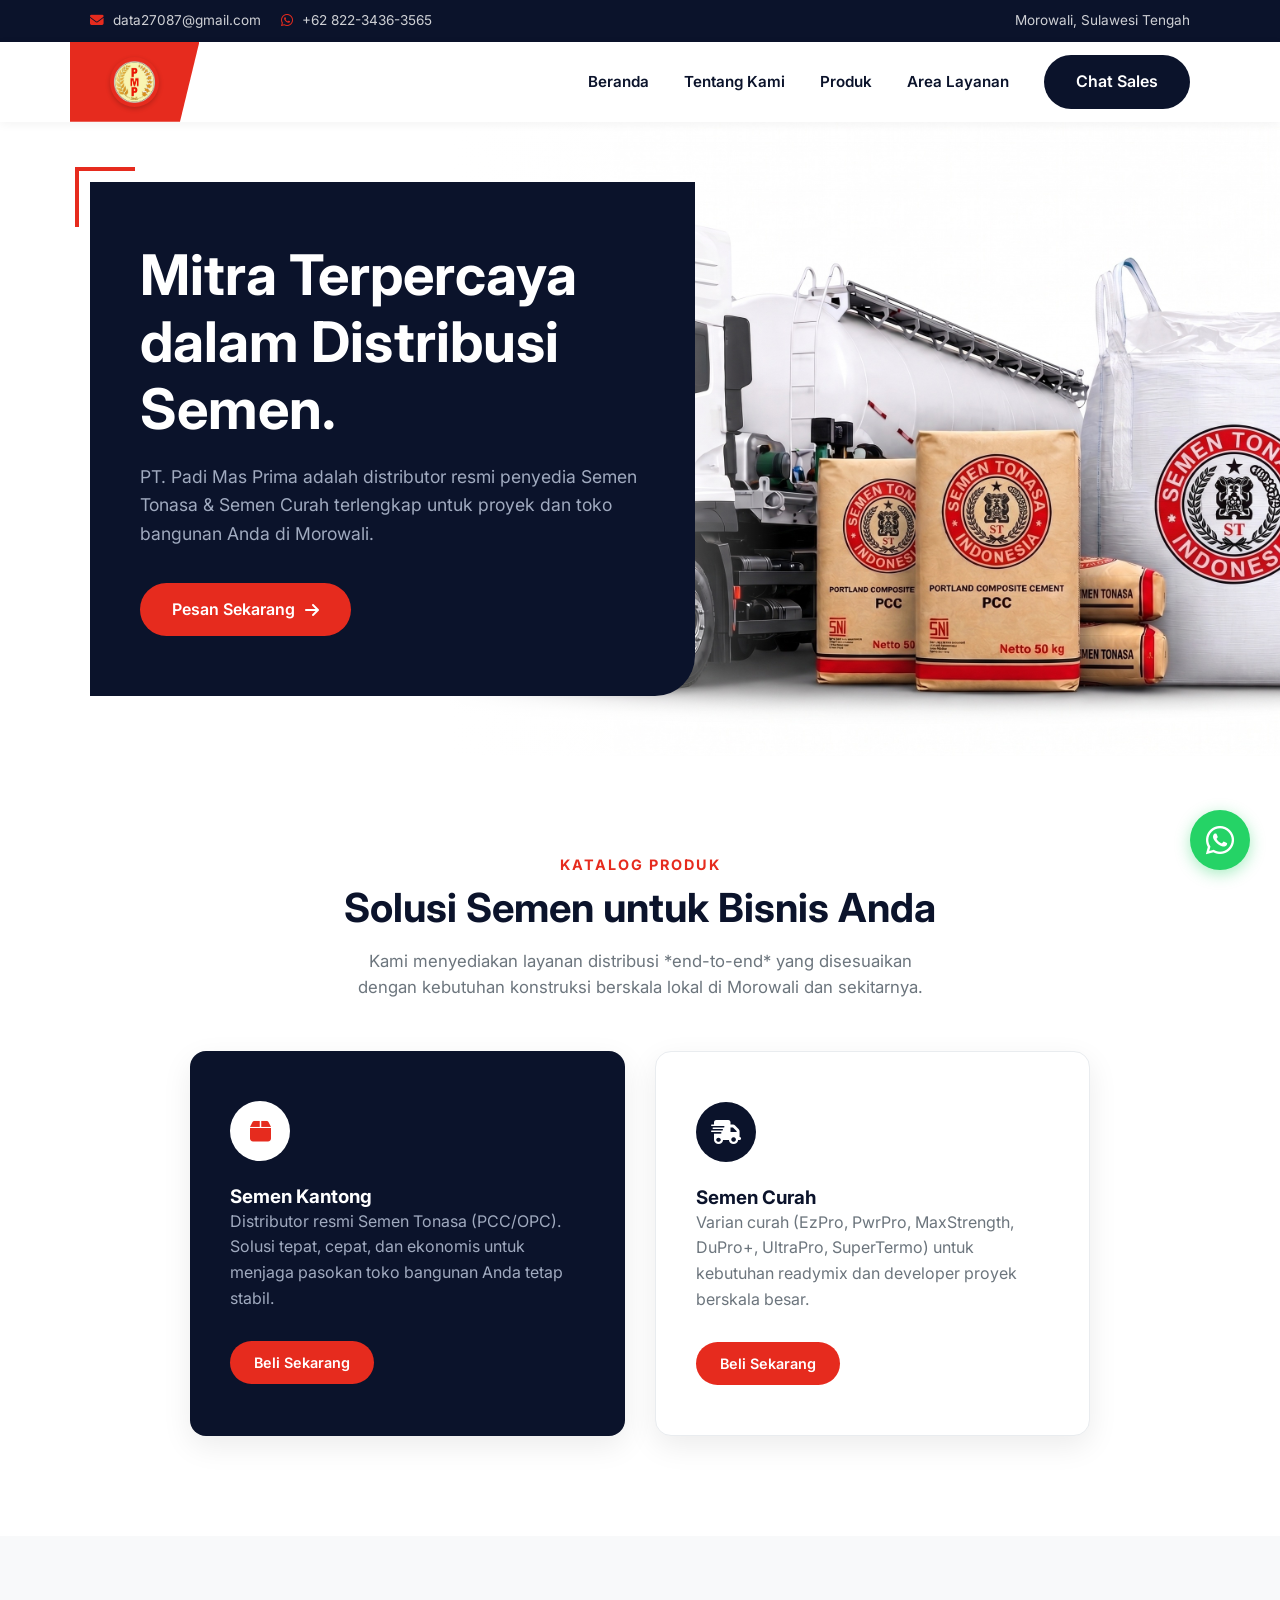
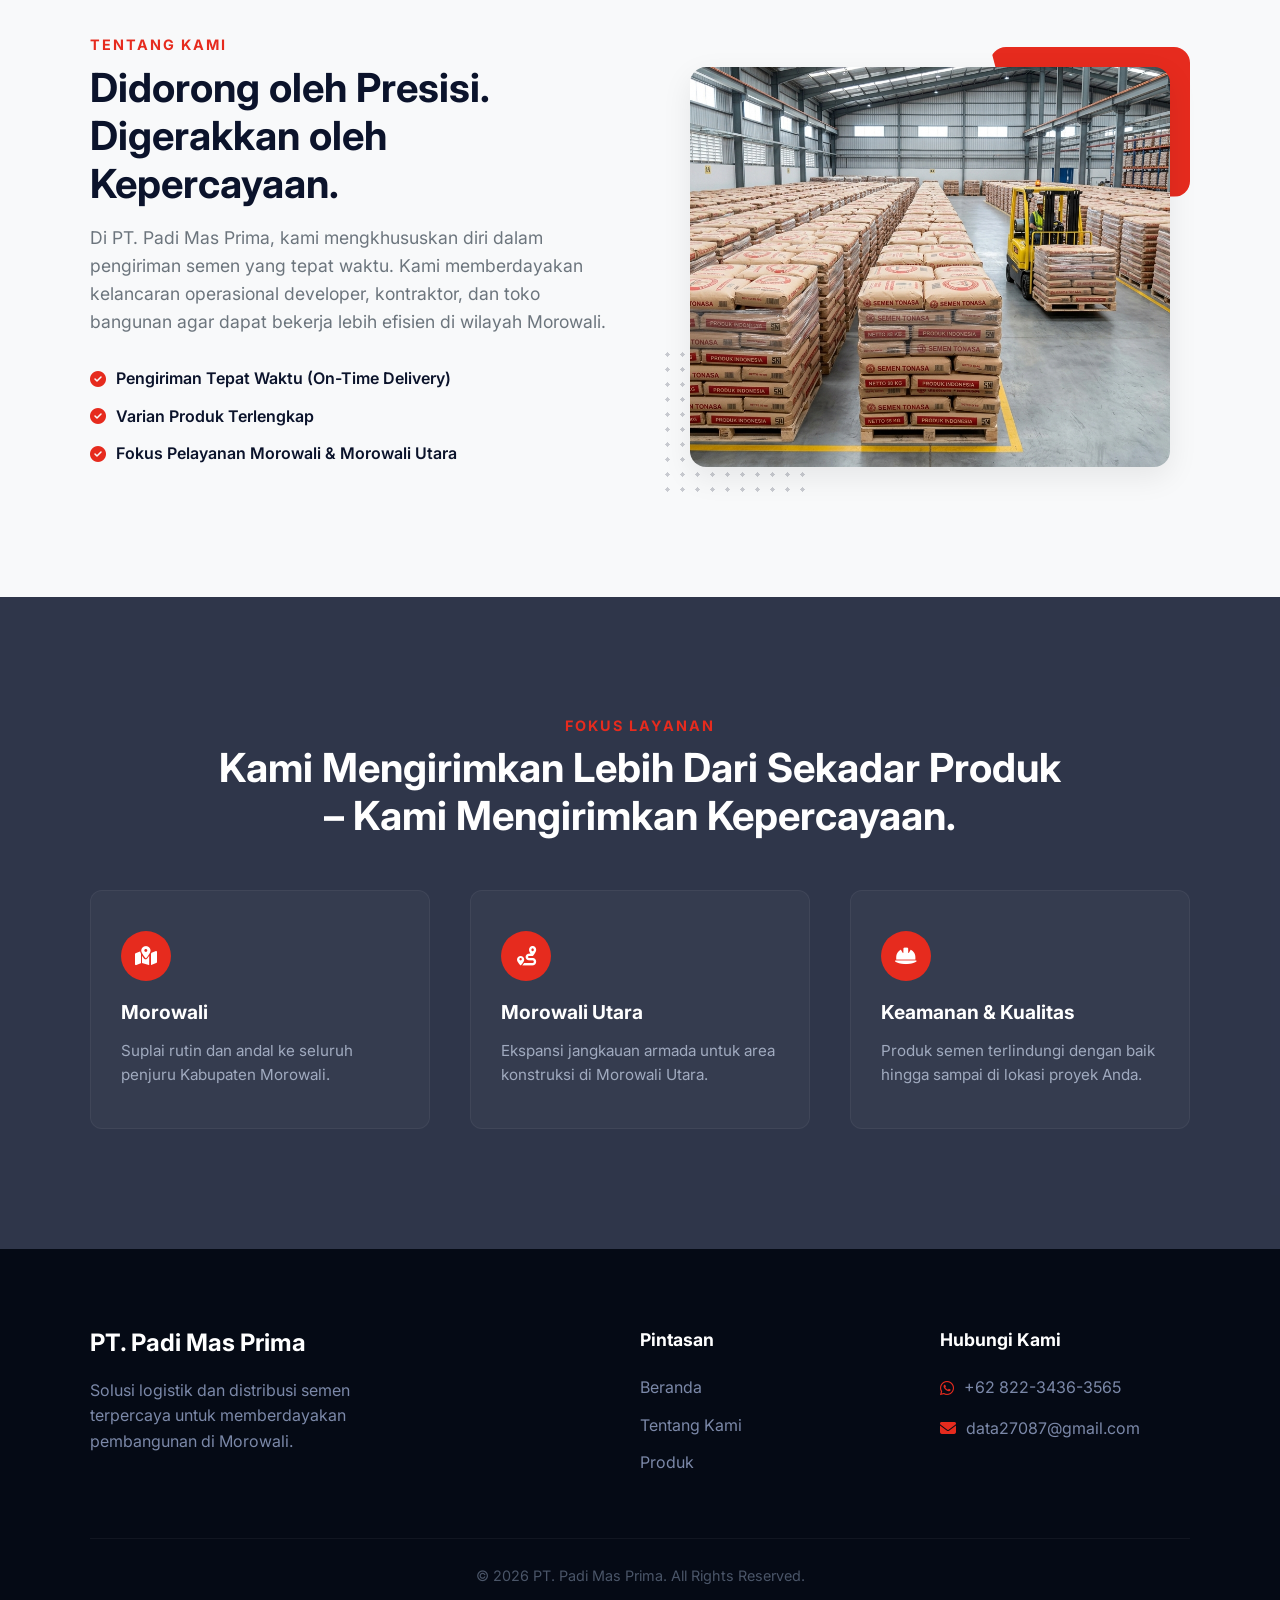
==== index.html @ 90605a89 "Initial commit" ====
<!DOCTYPE html>
<html lang="id">

<head>
    <meta charset="UTF-8">
    <meta name="viewport" content="width=device-width, initial-width=1.0">
    <title>PT. Padi Mas Prima | Distributor Semen Morowali</title>
    <!-- Favicon (Ikon Website) -->
    <link rel="icon" href="assets/logo.png" type="image/png">
    <!-- Google Fonts: Inter -->
    <link href="https://fonts.googleapis.com/css2?family=Inter:wght@400;500;600;700;800&display=swap" rel="stylesheet">
    <!-- FontAwesome -->
    <link rel="stylesheet" href="https://cdnjs.cloudflare.com/ajax/libs/font-awesome/6.4.0/css/all.min.css">
    <link rel="stylesheet" href="styles.css">
</head>

<body>

    <!-- Top Bar -->
    <div class="top-bar">
        <div class="container top-bar-inner">
            <div class="top-contact">
                <span><i class="fa-solid fa-envelope"></i> data27087@gmail.com</span>
                <span><i class="fa-brands fa-whatsapp"></i> +62 822-3436-3565</span>
            </div>
            <div class="top-social">
                <span>Morowali, Sulawesi Tengah</span>
            </div>
        </div>
    </div>

    <!-- Navbar -->
    <nav id="navbar">
        <div class="container nav-container">
            <a href="#" class="logo-wrapper">
                <div class="logo-shape">
                    <img src="assets/logo.png" alt="Logo PMP"
                        style="height: 50px; border-radius: 50%; box-shadow: 0 2px 5px rgba(0,0,0,0.2);">
                </div>
            </a>

            <div class="menu-toggle" id="mobile-menu">
                <i class="fa-solid fa-bars"></i>
            </div>

            <ul class="nav-menu">
                <li><a href="#beranda">Beranda</a></li>
                <li><a href="#tentang-kami">Tentang Kami</a></li>
                <li><a href="#produk">Produk</a></li>
                <li><a href="#area">Area Layanan</a></li>
                <li class="mobile-cta-li">
                    <a href="https://wa.me/6282234363565?text=Halo%20PT.%20Padi%20Mas%20Prima,%20saya%20ingin%20bertanya..."
                        class="btn btn-pill-navy" target="_blank">Chat Sales</a>
                </li>
            </ul>
        </div>
    </nav>

    <!-- Hero Section -->
    <section id="beranda" class="hero">
        <div class="hero-image">
            <div class="hero-image-overlay"></div>
        </div>
        <div class="container hero-inner">
            <div class="hero-content-box fade-in">
                <div class="hero-red-accent"></div>
                <h1>Mitra Terpercaya dalam Distribusi Semen.</h1>
                <p>PT. Padi Mas Prima adalah distributor resmi penyedia Semen Tonasa & Semen Curah terlengkap untuk
                    proyek dan toko bangunan Anda di Morowali.</p>
                <a href="https://wa.me/6282234363565?text=Halo%20PT.%20Padi%20Mas%20Prima,%20saya%20ingin%20memesan%20semen..."
                    target="_blank" class="btn btn-pill-red">
                    Pesan Sekarang <i class="fa-solid fa-arrow-right"></i>
                </a>
            </div>
        </div>
    </section>

    <!-- Produk Section -->
    <section id="produk" class="section">
        <div class="container">
            <div class="section-header fade-in-scroll">
                <h4 class="subtitle text-red">Katalog Produk</h4>
                <h2>Solusi Semen untuk Bisnis Anda</h2>
                <p class="header-desc">Kami menyediakan layanan distribusi *end-to-end* yang disesuaikan dengan
                    kebutuhan konstruksi berskala lokal di Morowali dan sekitarnya.</p>
            </div>

            <div class="product-grid">
                <!-- Highlighted Card (Semen Kantong) -->
                <div class="product-card card-dark fade-in-scroll">
                    <div class="card-icon">
                        <i class="fa-solid fa-box"></i>
                    </div>
                    <h3>Semen Kantong</h3>
                    <p>Distributor resmi Semen Tonasa (PCC/OPC). Solusi tepat, cepat, dan ekonomis untuk menjaga pasokan
                        toko bangunan Anda tetap stabil.</p>
                    <a href="https://wa.me/6282234363565?text=Halo,%20saya%20butuh%20Semen%20Kantong." target="_blank"
                        class="btn btn-pill-red btn-sm">Beli Sekarang</a>
                </div>

                <!-- Light Card (Semen Curah) -->
                <div class="product-card card-light fade-in-scroll">
                    <div class="card-icon icon-dark">
                        <i class="fa-solid fa-truck-fast"></i>
                    </div>
                    <h3>Semen Curah</h3>
                    <p>Varian curah (EzPro, PwrPro, MaxStrength, DuPro+, UltraPro, SuperTermo) untuk kebutuhan readymix
                        dan developer proyek berskala besar.</p>
                    <a href="https://wa.me/6282234363565?text=Halo,%20saya%20butuh%20Semen%20Curah." target="_blank"
                        class="btn btn-pill-red btn-sm">Beli Sekarang</a>
                </div>
            </div>
        </div>
    </section>

    <!-- About Section -->
    <section id="tentang-kami" class="section bg-light">
        <div class="container">
            <div class="about-grid">
                <div class="about-text fade-in-scroll">
                    <h4 class="subtitle text-red">Tentang Kami</h4>
                    <h2>Didorong oleh Presisi.<br>Digerakkan oleh Kepercayaan.</h2>
                    <p>Di PT. Padi Mas Prima, kami mengkhususkan diri dalam pengiriman semen yang tepat waktu. Kami
                        memberdayakan kelancaran operasional developer, kontraktor, dan toko bangunan agar dapat bekerja
                        lebih efisien di wilayah Morowali.</p>
                    <ul class="about-list">
                        <li><i class="fa-solid fa-circle-check text-red"></i> Pengiriman Tepat Waktu (On-Time Delivery)
                        </li>
                        <li><i class="fa-solid fa-circle-check text-red"></i> Varian Produk Terlengkap</li>
                        <li><i class="fa-solid fa-circle-check text-red"></i> Fokus Pelayanan Morowali & Morowali Utara
                        </li>
                    </ul>
                </div>
                <div class="about-visual fade-in-scroll">
                    <div class="about-image-wrapper">
                        <!-- Dot grid pattern -->
                        <div class="dot-pattern"></div>
                        <!-- Angled Red shape -->
                        <div class="red-angled-shape"></div>
                        <img src="assets/about_tonasa_warehouse.jpg" alt="Gudang Semen Tonasa PT Padi Mas Prima"
                            class="about-img-real">
                    </div>
                </div>
            </div>
        </div>
    </section>

    <!-- Area Layanan (Dark Section) -->
    <section id="area" class="section dark-section">
        <div class="dark-overlay"></div>
        <div class="container dark-content fade-in-scroll">
            <h4 class="subtitle text-red text-center">Fokus Layanan</h4>
            <h2 class="text-center text-white mb-5">Kami Mengirimkan Lebih Dari Sekadar Produk<br>– Kami Mengirimkan
                Kepercayaan.</h2>

            <div class="features-grid">
                <div class="feat-box">
                    <div class="feat-icon"><i class="fa-solid fa-map-location-dot"></i></div>
                    <h4>Morowali</h4>
                    <p>Suplai rutin dan andal ke seluruh penjuru Kabupaten Morowali.</p>
                </div>
                <div class="feat-box">
                    <div class="feat-icon"><i class="fa-solid fa-route"></i></div>
                    <h4>Morowali Utara</h4>
                    <p>Ekspansi jangkauan armada untuk area konstruksi di Morowali Utara.</p>
                </div>
                <div class="feat-box">
                    <div class="feat-icon"><i class="fa-solid fa-helmet-safety"></i></div>
                    <h4>Keamanan & Kualitas</h4>
                    <p>Produk semen terlindungi dengan baik hingga sampai di lokasi proyek Anda.</p>
                </div>
            </div>
        </div>
    </section>

    <!-- Footer -->
    <footer class="footer">
        <div class="container">
            <div class="footer-grid">
                <div class="footer-info">
                    <h3 class="footer-logo">PT. Padi Mas Prima</h3>
                    <p>Solusi logistik dan distribusi semen terpercaya untuk memberdayakan pembangunan di Morowali.</p>
                </div>
                <div class="footer-links">
                    <h4>Pintasan</h4>
                    <ul>
                        <li><a href="#beranda">Beranda</a></li>
                        <li><a href="#tentang-kami">Tentang Kami</a></li>
                        <li><a href="#produk">Produk</a></li>
                    </ul>
                </div>
                <div class="footer-contact-info">
                    <h4>Hubungi Kami</h4>
                    <p><i class="fa-brands fa-whatsapp"></i> +62 822-3436-3565</p>
                    <p><i class="fa-solid fa-envelope"></i> data27087@gmail.com</p>
                </div>
            </div>
            <div class="footer-bottom">
                <p>&copy; 2026 PT. Padi Mas Prima. All Rights Reserved.</p>
            </div>
        </div>
    </footer>

    <!-- Floating WhatsApp Button -->
    <a href="https://wa.me/6282234363565?text=Halo,%20saya%20tertarik%20dengan%20produk%20semen%20dari%20PT.%20Padi%20Mas%20Prima."
        target="_blank" class="floating-wa">
        <i class="fa-brands fa-whatsapp"></i>
    </a>

    <script src="script.js"></script>
</body>

</html>
---- styles.css ----
/* Custom Properties - TransPulse Inspired */
:root {
    --primary-red: #E62B1E;
    --primary-red-hover: #C52217;
    --navy-dark: #0B132B;
    --navy-light: #14213D;
    --text-main: #333333;
    --text-muted: #6C757D;
    --bg-light: #F8F9FA;
    --white: #FFFFFF;
    --border-radius-pill: 50px;
    --border-radius-card: 16px;
    --transition: all 0.3s ease-in-out;
    --shadow-soft: 0 10px 30px rgba(0,0,0,0.08);
}

* { margin: 0; padding: 0; box-sizing: border-box; font-family: 'Inter', sans-serif; }
html { scroll-behavior: smooth; }
body { color: var(--text-main); line-height: 1.6; background-color: var(--white); overflow-x: hidden;}
.container { max-width: 1140px; margin: 0 auto; padding: 0 20px; }
a { text-decoration: none; color: inherit; }
.text-red { color: var(--primary-red); }
.text-white { color: var(--white); }
.text-center { text-align: center; }
.mb-5 { margin-bottom: 3rem; }
.bg-light { background-color: var(--bg-light); }

/* Buttons */
.btn {
    display: inline-flex; align-items: center; justify-content: center;
    padding: 14px 32px; font-weight: 600; font-size: 1rem;
    border-radius: var(--border-radius-pill); cursor: pointer;
    transition: var(--transition); border: none; gap: 10px;
}
.btn-sm { padding: 10px 24px; font-size: 0.9rem; }
.btn-pill-red { background-color: var(--primary-red); color: var(--white); }
.btn-pill-red:hover { background-color: var(--primary-red-hover); transform: translateY(-2px); }
.btn-pill-navy { background-color: var(--navy-dark); color: var(--white); }
.btn-pill-navy:hover { background-color: var(--primary-red); transform: translateY(-2px); }

/* Typography */
h1, h2, h3, h4 { font-weight: 700; line-height: 1.2; color: var(--navy-dark); }
h1 { font-size: 3.5rem; }
h2 { font-size: 2.5rem; margin-bottom: 1rem; }
.subtitle { display: block; font-size: 0.9rem; text-transform: uppercase; letter-spacing: 2px; margin-bottom: 10px; font-weight: 700; }

/* Top Bar */
.top-bar { background-color: var(--navy-dark); color: rgba(255,255,255,0.8); font-size: 0.85rem; padding: 10px 0; }
.top-bar-inner { display: flex; justify-content: space-between; align-items: center; }
.top-contact { display: flex; gap: 20px; }
.top-contact i { color: var(--primary-red); margin-right: 5px; }

/* Navbar */
nav {
    background-color: var(--white);
    position: sticky; top: 0; z-index: 1000;
    box-shadow: 0 4px 15px rgba(0,0,0,0.05);
}
.nav-container { display: flex; justify-content: space-between; align-items: center; height: 80px; position: relative; }

/* Logo in Red Angled Shape */
.logo-wrapper { height: 100%; display: flex; align-items: center; }
.logo-shape {
    background-color: var(--primary-red);
    height: 100%;
    padding: 0 40px;
    display: flex;
    align-items: center;
    clip-path: polygon(0 0, 100% 0, 85% 100%, 0 100%);
    margin-left: -20px; /* pull left */
}
.logo-icon {
    font-size: 1.5rem; font-weight: 900; color: var(--white);
    letter-spacing: 1px;
}

.nav-menu { display: flex; list-style: none; align-items: center; gap: 35px; }
.nav-menu a:not(.btn-pill-navy) { font-weight: 600; font-size: 0.95rem; color: var(--navy-dark); transition: var(--transition); }
.nav-menu a:not(.btn-pill-navy):hover { color: var(--primary-red); }
.menu-toggle { display: none; font-size: 1.5rem; color: var(--navy-dark); cursor: pointer; }

/* Hero Section */
.hero { position: relative; min-height: 600px; display: flex; align-items: center; overflow: hidden; background-color: var(--white); }
.hero-image {
    position: absolute; right: 0; top: 0; width: 65%; height: 100%;
    background-color: #f1f3f5;
    background-image: url('assets/hero_sig_truck.jpg');
    background-size: cover;
    background-position: center;
}
.hero-image-overlay { position: absolute; inset: 0; background: linear-gradient(to right, var(--white) 0%, transparent 40%); }
.hero-inner { position: relative; z-index: 10; display: flex; width: 100%; }

.hero-content-box {
    background-color: var(--navy-dark);
    padding: 60px 50px;
    width: 55%;
    position: relative;
    border-radius: 0 0 40px 0; /* Angled feel */
    margin: 60px 0;
}
.hero-red-accent {
    position: absolute;
    top: -15px; left: -15px;
    width: 60px; height: 60px;
    border-top: 4px solid var(--primary-red);
    border-left: 4px solid var(--primary-red);
}
.hero-content-box h1 { color: var(--white); margin-bottom: 20px; }
.hero-content-box p { color: #A0AABF; font-size: 1.1rem; margin-bottom: 35px; }

/* Section Generic */
.section { padding: 100px 0; }
.section-header { text-align: center; max-width: 600px; margin: 0 auto 50px; }
.header-desc { color: var(--text-muted); font-size: 1.05rem; }

/* Product Cards */
.product-grid { display: grid; grid-template-columns: 1fr 1fr; gap: 30px; max-width: 900px; margin: 0 auto; }
.product-card {
    padding: 50px 40px; border-radius: var(--border-radius-card);
    transition: var(--transition);
}
.card-dark { background-color: var(--navy-dark); color: var(--white); box-shadow: var(--shadow-soft); }
.card-dark h3 { color: var(--white); }
.card-dark p { color: #A0AABF; margin-bottom: 30px; }

.card-light { background-color: var(--white); border: 1px solid #E9ECEF; box-shadow: var(--shadow-soft); }
.card-light h3 { color: var(--navy-dark); }
.card-light p { color: var(--text-muted); margin-bottom: 30px; }

.card-icon { width: 60px; height: 60px; border-radius: 50%; display: flex; justify-content: center; align-items: center; font-size: 1.5rem; margin-bottom: 25px; }
.card-dark .card-icon { background-color: var(--white); color: var(--primary-red); }
.card-light .card-icon { background-color: var(--navy-dark); color: var(--white); }

/* About Section */
.about-grid { display: grid; grid-template-columns: 1fr 1fr; gap: 60px; align-items: center; }
.about-text p { color: var(--text-muted); font-size: 1.1rem; margin-bottom: 30px; }
.about-list { list-style: none; margin-bottom: 30px; }
.about-list li { margin-bottom: 12px; font-weight: 600; display: flex; align-items: center; gap: 10px; color: var(--navy-dark); }

.about-visual { position: relative; padding: 20px; }
.about-image-wrapper { position: relative; z-index: 2; border-radius: var(--border-radius-card); overflow: visible; }
.dot-pattern {
    position: absolute; bottom: -30px; left: -30px; width: 150px; height: 150px;
    background-image: radial-gradient(var(--navy-dark) 20%, transparent 20%);
    background-size: 15px 15px; z-index: -1; opacity: 0.2;
}
.red-angled-shape {
    position: absolute; top: -20px; right: -20px; width: 200px; height: 150px;
    background-color: var(--primary-red); z-index: -1;
    clip-path: polygon(0 0, 100% 0, 100% 100%, 20% 100%);
    border-radius: var(--border-radius-card);
}
.about-img-real {
    width: 100%; height: 400px; object-fit: cover;
    border-radius: var(--border-radius-card); display: block; box-shadow: var(--shadow-soft);
}

/* Dark Section (Area Layanan) */
.dark-section {
    position: relative; background-color: var(--navy-dark); color: var(--white);
    padding: 120px 0;
    background-image: url('assets/dark_industry_bg.jpg');
    background-size: cover;
    background-position: center;
    background-attachment: fixed;
}
.dark-overlay {
    position: absolute; inset: 0; background-color: rgba(11, 19, 43, 0.85);
}
.dark-content { position: relative; z-index: 10; }
.features-grid { display: grid; grid-template-columns: repeat(3, 1fr); gap: 40px; margin-top: 50px; }
.feat-box { background: rgba(255,255,255,0.03); padding: 40px 30px; border-radius: 12px; border: 1px solid rgba(255,255,255,0.05); }
.feat-icon { width: 50px; height: 50px; background-color: var(--primary-red); color: white; display: flex; justify-content: center; align-items: center; border-radius: 50%; font-size: 1.2rem; margin-bottom: 20px;}
.feat-box h4 { color: var(--white); font-size: 1.2rem; margin-bottom: 15px; }
.feat-box p { color: #A0AABF; font-size: 0.95rem; }

/* Footer */
.footer { background-color: #050A15; color: #fff; padding: 80px 0 20px; }
.footer-grid { display: grid; grid-template-columns: 2fr 1fr 1fr; gap: 50px; margin-bottom: 50px; }
.footer-logo { color: var(--white); font-size: 1.5rem; margin-bottom: 20px; }
.footer-info p { color: #7B88A8; max-width: 300px; }
.footer-links h4, .footer-contact-info h4 { color: var(--white); margin-bottom: 25px; font-size: 1.1rem; }
.footer-links ul { list-style: none; }
.footer-links li { margin-bottom: 12px; }
.footer-links a { color: #7B88A8; transition: var(--transition); }
.footer-links a:hover { color: var(--primary-red); }
.footer-contact-info p { color: #7B88A8; margin-bottom: 15px; display: flex; align-items: center; gap: 10px; }
.footer-contact-info i { color: var(--primary-red); }
.footer-bottom { text-align: center; border-top: 1px solid rgba(255,255,255,0.05); padding-top: 25px; color: #4A5568; font-size: 0.9rem; }

/* Floating WA */
.floating-wa { position: fixed; bottom: 30px; right: 30px; background-color: #25D366; color: white; width: 60px; height: 60px; border-radius: 50%; display: flex; justify-content: center; align-items: center; font-size: 2rem; box-shadow: 0 4px 15px rgba(37, 211, 102, 0.4); z-index: 999; transition: var(--transition); }
.floating-wa:hover { transform: scale(1.1); background-color: #1EBE5D; }

/* Animations */
.fade-in { animation: fadeIn 1s ease-out forwards; }
@keyframes fadeIn { from { opacity: 0; transform: translateY(20px); } to { opacity: 1; transform: translateY(0); } }
.fade-in-scroll { opacity: 0; transform: translateY(30px); transition: opacity 0.8s ease-out, transform 0.8s ease-out; }
.fade-in-scroll.visible { opacity: 1; transform: translateY(0); }

/* Responsive */
@media (max-width: 992px) {
    .top-bar { display: none; }
    .hero-content-box { width: 80%; padding: 40px; margin: 40px 0; }
    .hero-image { width: 100%; opacity: 0.3; }
    .product-grid { grid-template-columns: 1fr; }
    .about-grid { grid-template-columns: 1fr; }
    .features-grid { grid-template-columns: 1fr; }
}
@media (max-width: 768px) {
    .menu-toggle { display: block; }
    .nav-menu {
        position: absolute; top: 80px; left: 0; width: 100%; background-color: var(--white);
        flex-direction: column; gap: 0; box-shadow: 0 10px 10px rgba(0,0,0,0.1);
        clip-path: polygon(0 0, 100% 0, 100% 0, 0 0); transition: clip-path 0.3s ease-in-out;
    }
    .nav-menu.active { clip-path: polygon(0 0, 100% 0, 100% 100%, 0 100%); }
    .nav-menu li { width: 100%; text-align: center; border-bottom: 1px solid var(--bg-light); }
    .nav-menu a:not(.btn-pill-navy) { display: block; padding: 20px; }
    .mobile-cta-li { padding: 20px; }
    .logo-shape { padding: 0 20px; }
    .hero-content-box { width: 100%; border-radius: 0; margin: 0; }
    .footer-grid { grid-template-columns: 1fr; text-align: center; }
    .footer-contact-info p { justify-content: center; }
}
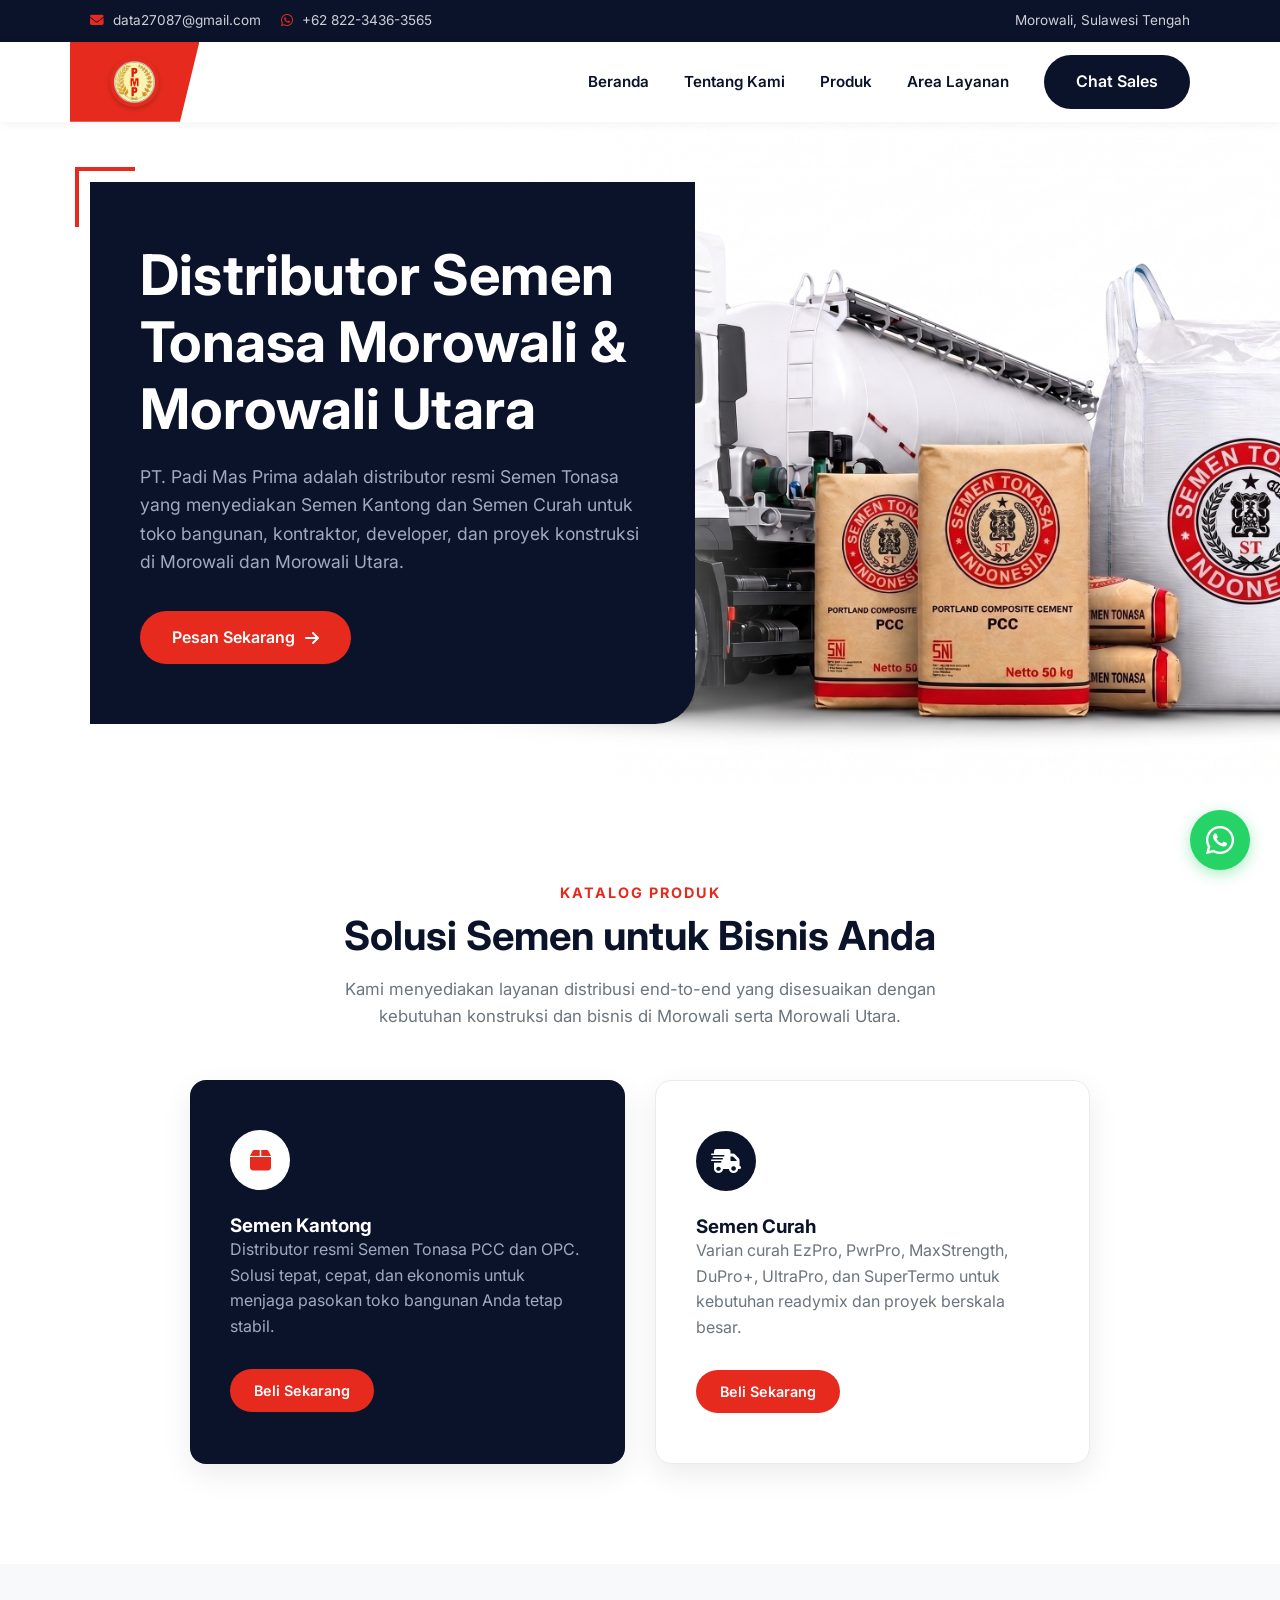
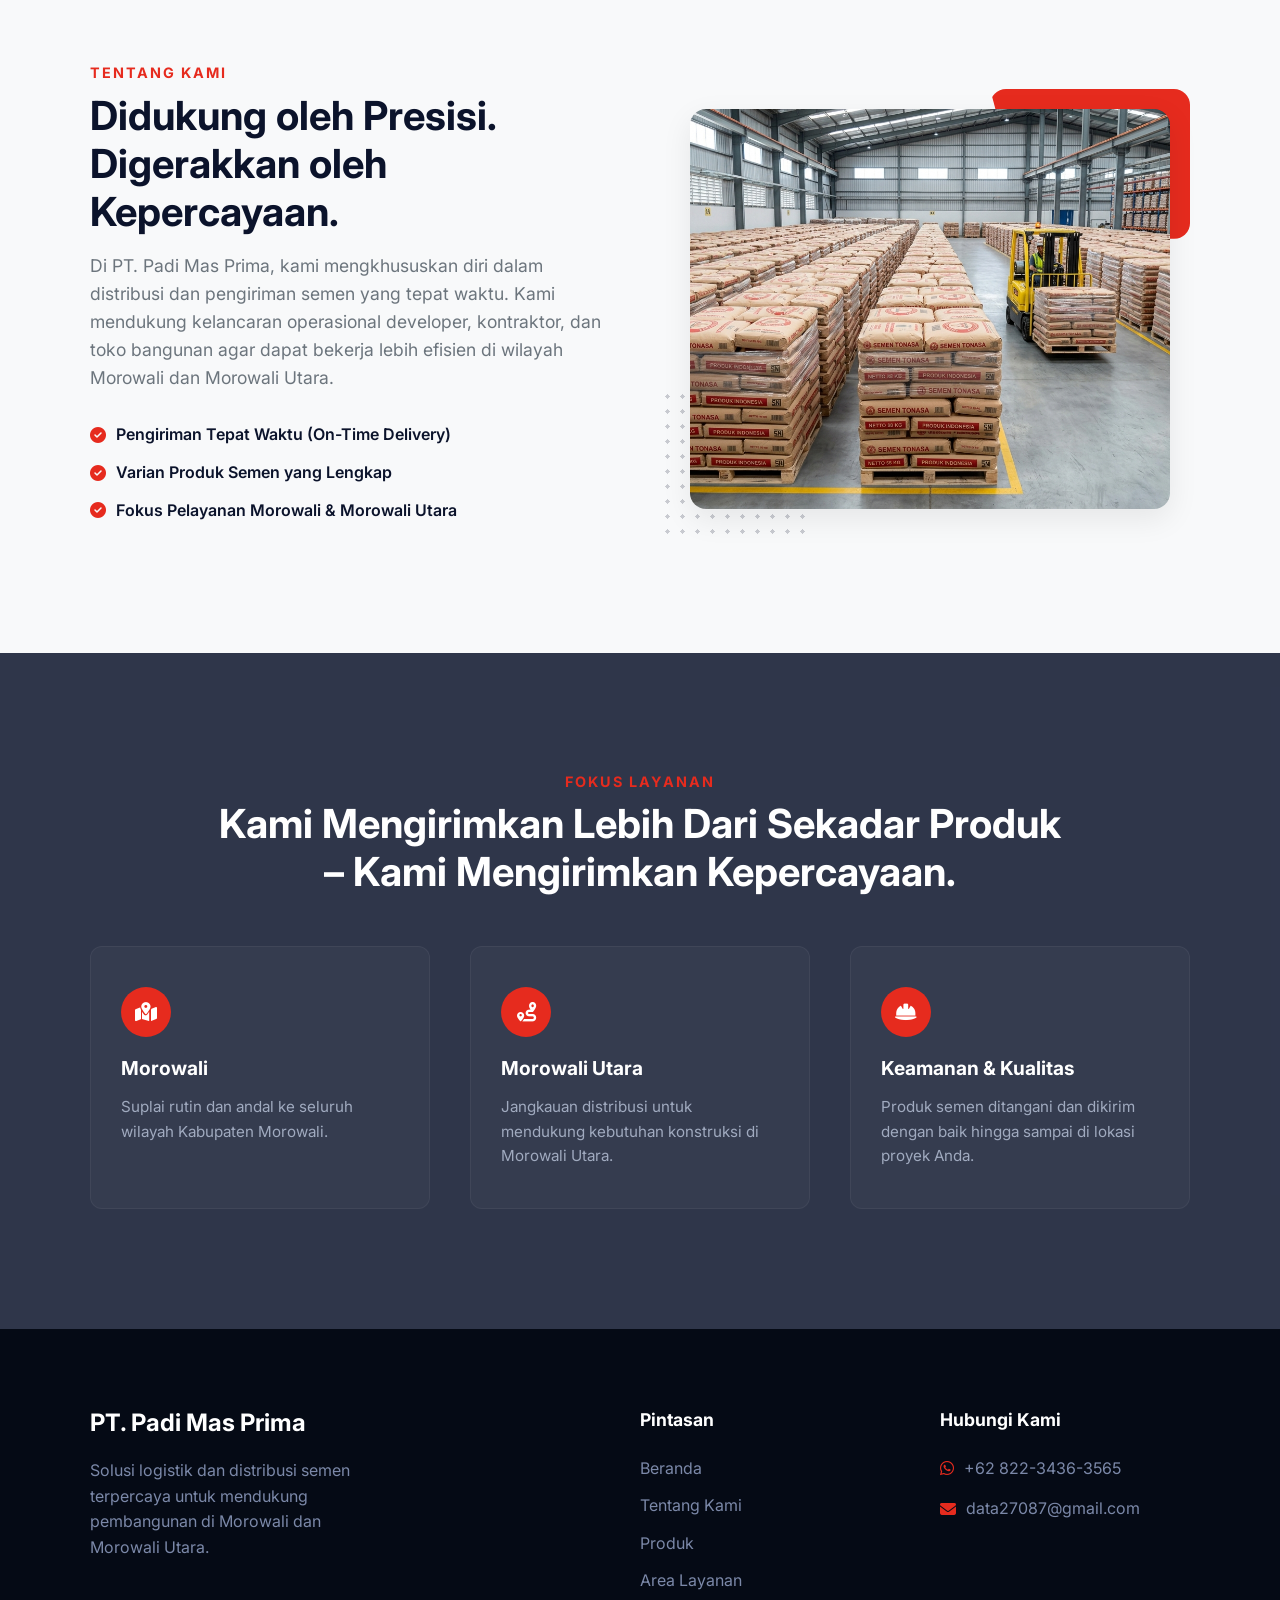
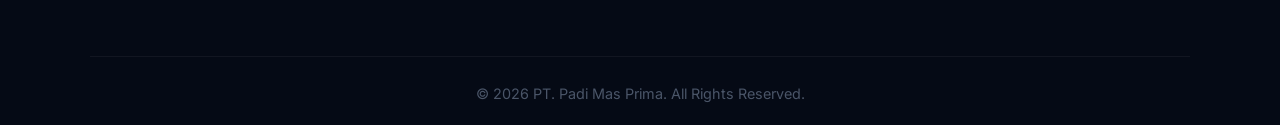
==== commit 38e79e32: "Update index.html" ====
--- a/index.html
+++ b/index.html
@@ -3,14 +3,61 @@
 
 <head>
     <meta charset="UTF-8">
-    <meta name="viewport" content="width=device-width, initial-width=1.0">
-    <title>PT. Padi Mas Prima | Distributor Semen Morowali</title>
-    <!-- Favicon (Ikon Website) -->
+    <meta name="viewport" content="width=device-width, initial-scale=1.0">
+
+    <title>Distributor Semen Tonasa Morowali & Morowali Utara | PT. Padi Mas Prima</title>
+
+    <meta name="description"
+        content="PT. Padi Mas Prima adalah distributor Semen Tonasa untuk wilayah Morowali dan Morowali Utara. Menyediakan semen kantong dan semen curah untuk toko bangunan, kontraktor, developer, proyek, dan kebutuhan industri.">
+
+    <meta name="robots" content="index, follow">
+
+    <link rel="canonical" href="https://padi-mas-prima.vercel.app/">
+
+    <!-- Structured Data: Organization -->
+    <script type="application/ld+json">
+    {
+        "@context": "https://schema.org",
+        "@type": "Organization",
+        "name": "PT. Padi Mas Prima",
+        "url": "https://padi-mas-prima.vercel.app/",
+        "logo": "https://padi-mas-prima.vercel.app/assets/logo.png",
+        "areaServed": [
+            {
+                "@type": "AdministrativeArea",
+                "name": "Kabupaten Morowali"
+            },
+            {
+                "@type": "AdministrativeArea",
+                "name": "Kabupaten Morowali Utara"
+            }
+        ],
+        "description": "Distributor Semen Tonasa untuk wilayah Morowali dan Morowali Utara."
+    }
+    </script>
+
+    <!-- Structured Data: Website -->
+    <script type="application/ld+json">
+    {
+        "@context": "https://schema.org",
+        "@type": "WebSite",
+        "name": "PT. Padi Mas Prima",
+        "url": "https://padi-mas-prima.vercel.app/"
+    }
+    </script>
+
+    <!-- Favicon -->
     <link rel="icon" href="assets/logo.png" type="image/png">
+
     <!-- Google Fonts: Inter -->
-    <link href="https://fonts.googleapis.com/css2?family=Inter:wght@400;500;600;700;800&display=swap" rel="stylesheet">
+    <link href="https://fonts.googleapis.com/css2?family=Inter:wght@400;500;600;700;800&display=swap"
+        rel="stylesheet">
+
     <!-- FontAwesome -->
-    <link rel="stylesheet" href="https://cdnjs.cloudflare.com/ajax/libs/font-awesome/6.4.0/css/all.min.css">
+    <link rel="stylesheet"
+        href="https://cdnjs.cloudflare.com/ajax/libs/font-awesome/6.4.0/css/all.min.css">
+
+    <!-- Main CSS -->
     <link rel="stylesheet" href="styles.css">
 </head>
 
@@ -20,21 +67,32 @@
     <div class="top-bar">
         <div class="container top-bar-inner">
             <div class="top-contact">
-                <span><i class="fa-solid fa-envelope"></i> data27087@gmail.com</span>
-                <span><i class="fa-brands fa-whatsapp"></i> +62 822-3436-3565</span>
-            </div>
+                <span>
+                    <i class="fa-solid fa-envelope"></i>
+                    data27087@gmail.com
+                </span>
+
+                <span>
+                    <i class="fa-brands fa-whatsapp"></i>
+                    +62 822-3436-3565
+                </span>
+            </div>
+
             <div class="top-social">
                 <span>Morowali, Sulawesi Tengah</span>
             </div>
         </div>
     </div>
+
 
     <!-- Navbar -->
     <nav id="navbar">
         <div class="container nav-container">
-            <a href="#" class="logo-wrapper">
+
+            <a href="#beranda" class="logo-wrapper" aria-label="PT. Padi Mas Prima">
                 <div class="logo-shape">
-                    <img src="assets/logo.png" alt="Logo PMP"
+                    <img src="assets/logo.png"
+                        alt="Logo PT. Padi Mas Prima Distributor Semen Tonasa"
                         style="height: 50px; border-radius: 50%; box-shadow: 0 2px 5px rgba(0,0,0,0.2);">
                 </div>
             </a>
@@ -44,170 +102,424 @@
             </div>
 
             <ul class="nav-menu">
-                <li><a href="#beranda">Beranda</a></li>
-                <li><a href="#tentang-kami">Tentang Kami</a></li>
-                <li><a href="#produk">Produk</a></li>
-                <li><a href="#area">Area Layanan</a></li>
+                <li>
+                    <a href="#beranda">Beranda</a>
+                </li>
+
+                <li>
+                    <a href="#tentang-kami">Tentang Kami</a>
+                </li>
+
+                <li>
+                    <a href="#produk">Produk</a>
+                </li>
+
+                <li>
+                    <a href="#area">Area Layanan</a>
+                </li>
+
                 <li class="mobile-cta-li">
                     <a href="https://wa.me/6282234363565?text=Halo%20PT.%20Padi%20Mas%20Prima,%20saya%20ingin%20bertanya..."
-                        class="btn btn-pill-navy" target="_blank">Chat Sales</a>
+                        class="btn btn-pill-navy"
+                        target="_blank"
+                        rel="noopener noreferrer">
+                        Chat Sales
+                    </a>
                 </li>
             </ul>
+
         </div>
     </nav>
+
 
     <!-- Hero Section -->
     <section id="beranda" class="hero">
+
         <div class="hero-image">
             <div class="hero-image-overlay"></div>
         </div>
+
         <div class="container hero-inner">
+
             <div class="hero-content-box fade-in">
+
                 <div class="hero-red-accent"></div>
-                <h1>Mitra Terpercaya dalam Distribusi Semen.</h1>
-                <p>PT. Padi Mas Prima adalah distributor resmi penyedia Semen Tonasa & Semen Curah terlengkap untuk
-                    proyek dan toko bangunan Anda di Morowali.</p>
+
+                <h1>
+                    Distributor Semen Tonasa Morowali & Morowali Utara
+                </h1>
+
+                <p>
+                    PT. Padi Mas Prima adalah distributor resmi Semen Tonasa yang menyediakan
+                    Semen Kantong dan Semen Curah untuk toko bangunan, kontraktor, developer,
+                    dan proyek konstruksi di Morowali dan Morowali Utara.
+                </p>
+
                 <a href="https://wa.me/6282234363565?text=Halo%20PT.%20Padi%20Mas%20Prima,%20saya%20ingin%20memesan%20semen..."
-                    target="_blank" class="btn btn-pill-red">
-                    Pesan Sekarang <i class="fa-solid fa-arrow-right"></i>
+                    target="_blank"
+                    rel="noopener noreferrer"
+                    class="btn btn-pill-red">
+
+                    Pesan Sekarang
+                    <i class="fa-solid fa-arrow-right"></i>
+
                 </a>
-            </div>
-        </div>
+
+            </div>
+
+        </div>
+
     </section>
+
 
     <!-- Produk Section -->
     <section id="produk" class="section">
+
         <div class="container">
+
             <div class="section-header fade-in-scroll">
-                <h4 class="subtitle text-red">Katalog Produk</h4>
-                <h2>Solusi Semen untuk Bisnis Anda</h2>
-                <p class="header-desc">Kami menyediakan layanan distribusi *end-to-end* yang disesuaikan dengan
-                    kebutuhan konstruksi berskala lokal di Morowali dan sekitarnya.</p>
-            </div>
+
+                <h4 class="subtitle text-red">
+                    Katalog Produk
+                </h4>
+
+                <h2>
+                    Solusi Semen untuk Bisnis Anda
+                </h2>
+
+                <p class="header-desc">
+                    Kami menyediakan layanan distribusi end-to-end yang disesuaikan dengan
+                    kebutuhan konstruksi dan bisnis di Morowali serta Morowali Utara.
+                </p>
+
+            </div>
+
 
             <div class="product-grid">
-                <!-- Highlighted Card (Semen Kantong) -->
+
+                <!-- Semen Kantong -->
                 <div class="product-card card-dark fade-in-scroll">
+
                     <div class="card-icon">
                         <i class="fa-solid fa-box"></i>
                     </div>
-                    <h3>Semen Kantong</h3>
-                    <p>Distributor resmi Semen Tonasa (PCC/OPC). Solusi tepat, cepat, dan ekonomis untuk menjaga pasokan
-                        toko bangunan Anda tetap stabil.</p>
-                    <a href="https://wa.me/6282234363565?text=Halo,%20saya%20butuh%20Semen%20Kantong." target="_blank"
-                        class="btn btn-pill-red btn-sm">Beli Sekarang</a>
-                </div>
-
-                <!-- Light Card (Semen Curah) -->
+
+                    <h3>
+                        Semen Kantong
+                    </h3>
+
+                    <p>
+                        Distributor resmi Semen Tonasa PCC dan OPC.
+                        Solusi tepat, cepat, dan ekonomis untuk menjaga pasokan
+                        toko bangunan Anda tetap stabil.
+                    </p>
+
+                    <a href="https://wa.me/6282234363565?text=Halo,%20saya%20butuh%20Semen%20Kantong."
+                        target="_blank"
+                        rel="noopener noreferrer"
+                        class="btn btn-pill-red btn-sm">
+
+                        Beli Sekarang
+
+                    </a>
+
+                </div>
+
+
+                <!-- Semen Curah -->
                 <div class="product-card card-light fade-in-scroll">
+
                     <div class="card-icon icon-dark">
                         <i class="fa-solid fa-truck-fast"></i>
                     </div>
-                    <h3>Semen Curah</h3>
-                    <p>Varian curah (EzPro, PwrPro, MaxStrength, DuPro+, UltraPro, SuperTermo) untuk kebutuhan readymix
-                        dan developer proyek berskala besar.</p>
-                    <a href="https://wa.me/6282234363565?text=Halo,%20saya%20butuh%20Semen%20Curah." target="_blank"
-                        class="btn btn-pill-red btn-sm">Beli Sekarang</a>
-                </div>
-            </div>
-        </div>
+
+                    <h3>
+                        Semen Curah
+                    </h3>
+
+                    <p>
+                        Varian curah EzPro, PwrPro, MaxStrength, DuPro+,
+                        UltraPro, dan SuperTermo untuk kebutuhan readymix
+                        dan proyek berskala besar.
+                    </p>
+
+                    <a href="https://wa.me/6282234363565?text=Halo,%20saya%20butuh%20Semen%20Curah."
+                        target="_blank"
+                        rel="noopener noreferrer"
+                        class="btn btn-pill-red btn-sm">
+
+                        Beli Sekarang
+
+                    </a>
+
+                </div>
+
+            </div>
+
+        </div>
+
     </section>
+
 
     <!-- About Section -->
     <section id="tentang-kami" class="section bg-light">
+
         <div class="container">
+
             <div class="about-grid">
+
                 <div class="about-text fade-in-scroll">
-                    <h4 class="subtitle text-red">Tentang Kami</h4>
-                    <h2>Didorong oleh Presisi.<br>Digerakkan oleh Kepercayaan.</h2>
-                    <p>Di PT. Padi Mas Prima, kami mengkhususkan diri dalam pengiriman semen yang tepat waktu. Kami
-                        memberdayakan kelancaran operasional developer, kontraktor, dan toko bangunan agar dapat bekerja
-                        lebih efisien di wilayah Morowali.</p>
+
+                    <h4 class="subtitle text-red">
+                        Tentang Kami
+                    </h4>
+
+                    <h2>
+                        Didukung oleh Presisi.<br>
+                        Digerakkan oleh Kepercayaan.
+                    </h2>
+
+                    <p>
+                        Di PT. Padi Mas Prima, kami mengkhususkan diri dalam distribusi
+                        dan pengiriman semen yang tepat waktu. Kami mendukung kelancaran
+                        operasional developer, kontraktor, dan toko bangunan agar dapat
+                        bekerja lebih efisien di wilayah Morowali dan Morowali Utara.
+                    </p>
+
                     <ul class="about-list">
-                        <li><i class="fa-solid fa-circle-check text-red"></i> Pengiriman Tepat Waktu (On-Time Delivery)
-                        </li>
-                        <li><i class="fa-solid fa-circle-check text-red"></i> Varian Produk Terlengkap</li>
-                        <li><i class="fa-solid fa-circle-check text-red"></i> Fokus Pelayanan Morowali & Morowali Utara
-                        </li>
+
+                        <li>
+                            <i class="fa-solid fa-circle-check text-red"></i>
+                            Pengiriman Tepat Waktu (On-Time Delivery)
+                        </li>
+
+                        <li>
+                            <i class="fa-solid fa-circle-check text-red"></i>
+                            Varian Produk Semen yang Lengkap
+                        </li>
+
+                        <li>
+                            <i class="fa-solid fa-circle-check text-red"></i>
+                            Fokus Pelayanan Morowali & Morowali Utara
+                        </li>
+
                     </ul>
-                </div>
+
+                </div>
+
+
                 <div class="about-visual fade-in-scroll">
+
                     <div class="about-image-wrapper">
+
                         <!-- Dot grid pattern -->
                         <div class="dot-pattern"></div>
+
                         <!-- Angled Red shape -->
                         <div class="red-angled-shape"></div>
-                        <img src="assets/about_tonasa_warehouse.jpg" alt="Gudang Semen Tonasa PT Padi Mas Prima"
+
+                        <img src="assets/about_tonasa_warehouse.jpg"
+                            alt="Gudang dan distribusi Semen Tonasa PT. Padi Mas Prima di Morowali"
                             class="about-img-real">
+
                     </div>
-                </div>
-            </div>
-        </div>
+
+                </div>
+
+            </div>
+
+        </div>
+
     </section>
 
-    <!-- Area Layanan (Dark Section) -->
+
+    <!-- Area Layanan -->
     <section id="area" class="section dark-section">
+
         <div class="dark-overlay"></div>
+
         <div class="container dark-content fade-in-scroll">
-            <h4 class="subtitle text-red text-center">Fokus Layanan</h4>
-            <h2 class="text-center text-white mb-5">Kami Mengirimkan Lebih Dari Sekadar Produk<br>– Kami Mengirimkan
-                Kepercayaan.</h2>
+
+            <h4 class="subtitle text-red text-center">
+                Fokus Layanan
+            </h4>
+
+            <h2 class="text-center text-white mb-5">
+                Kami Mengirimkan Lebih Dari Sekadar Produk
+                <br>
+                – Kami Mengirimkan Kepercayaan.
+            </h2>
+
 
             <div class="features-grid">
+
                 <div class="feat-box">
-                    <div class="feat-icon"><i class="fa-solid fa-map-location-dot"></i></div>
-                    <h4>Morowali</h4>
-                    <p>Suplai rutin dan andal ke seluruh penjuru Kabupaten Morowali.</p>
-                </div>
+
+                    <div class="feat-icon">
+                        <i class="fa-solid fa-map-location-dot"></i>
+                    </div>
+
+                    <h4>
+                        Morowali
+                    </h4>
+
+                    <p>
+                        Suplai rutin dan andal ke seluruh wilayah
+                        Kabupaten Morowali.
+                    </p>
+
+                </div>
+
+
                 <div class="feat-box">
-                    <div class="feat-icon"><i class="fa-solid fa-route"></i></div>
-                    <h4>Morowali Utara</h4>
-                    <p>Ekspansi jangkauan armada untuk area konstruksi di Morowali Utara.</p>
-                </div>
+
+                    <div class="feat-icon">
+                        <i class="fa-solid fa-route"></i>
+                    </div>
+
+                    <h4>
+                        Morowali Utara
+                    </h4>
+
+                    <p>
+                        Jangkauan distribusi untuk mendukung kebutuhan
+                        konstruksi di Morowali Utara.
+                    </p>
+
+                </div>
+
+
                 <div class="feat-box">
-                    <div class="feat-icon"><i class="fa-solid fa-helmet-safety"></i></div>
-                    <h4>Keamanan & Kualitas</h4>
-                    <p>Produk semen terlindungi dengan baik hingga sampai di lokasi proyek Anda.</p>
-                </div>
-            </div>
-        </div>
+
+                    <div class="feat-icon">
+                        <i class="fa-solid fa-helmet-safety"></i>
+                    </div>
+
+                    <h4>
+                        Keamanan & Kualitas
+                    </h4>
+
+                    <p>
+                        Produk semen ditangani dan dikirim dengan baik
+                        hingga sampai di lokasi proyek Anda.
+                    </p>
+
+                </div>
+
+            </div>
+
+        </div>
+
     </section>
+
 
     <!-- Footer -->
     <footer class="footer">
+
         <div class="container">
+
             <div class="footer-grid">
+
                 <div class="footer-info">
-                    <h3 class="footer-logo">PT. Padi Mas Prima</h3>
-                    <p>Solusi logistik dan distribusi semen terpercaya untuk memberdayakan pembangunan di Morowali.</p>
-                </div>
+
+                    <h3 class="footer-logo">
+                        PT. Padi Mas Prima
+                    </h3>
+
+                    <p>
+                        Solusi logistik dan distribusi semen terpercaya
+                        untuk mendukung pembangunan di Morowali dan Morowali Utara.
+                    </p>
+
+                </div>
+
+
                 <div class="footer-links">
-                    <h4>Pintasan</h4>
+
+                    <h4>
+                        Pintasan
+                    </h4>
+
                     <ul>
-                        <li><a href="#beranda">Beranda</a></li>
-                        <li><a href="#tentang-kami">Tentang Kami</a></li>
-                        <li><a href="#produk">Produk</a></li>
+
+                        <li>
+                            <a href="#beranda">
+                                Beranda
+                            </a>
+                        </li>
+
+                        <li>
+                            <a href="#tentang-kami">
+                                Tentang Kami
+                            </a>
+                        </li>
+
+                        <li>
+                            <a href="#produk">
+                                Produk
+                            </a>
+                        </li>
+
+                        <li>
+                            <a href="#area">
+                                Area Layanan
+                            </a>
+                        </li>
+
                     </ul>
-                </div>
+
+                </div>
+
+
                 <div class="footer-contact-info">
-                    <h4>Hubungi Kami</h4>
-                    <p><i class="fa-brands fa-whatsapp"></i> +62 822-3436-3565</p>
-                    <p><i class="fa-solid fa-envelope"></i> data27087@gmail.com</p>
-                </div>
-            </div>
+
+                    <h4>
+                        Hubungi Kami
+                    </h4>
+
+                    <p>
+                        <i class="fa-brands fa-whatsapp"></i>
+                        +62 822-3436-3565
+                    </p>
+
+                    <p>
+                        <i class="fa-solid fa-envelope"></i>
+                        data27087@gmail.com
+                    </p>
+
+                </div>
+
+            </div>
+
+
             <div class="footer-bottom">
-                <p>&copy; 2026 PT. Padi Mas Prima. All Rights Reserved.</p>
-            </div>
-        </div>
+
+                <p>
+                    &copy; 2026 PT. Padi Mas Prima. All Rights Reserved.
+                </p>
+
+            </div>
+
+        </div>
+
     </footer>
+
 
     <!-- Floating WhatsApp Button -->
     <a href="https://wa.me/6282234363565?text=Halo,%20saya%20tertarik%20dengan%20produk%20semen%20dari%20PT.%20Padi%20Mas%20Prima."
-        target="_blank" class="floating-wa">
+        target="_blank"
+        rel="noopener noreferrer"
+        class="floating-wa"
+        aria-label="Hubungi PT. Padi Mas Prima melalui WhatsApp">
+
         <i class="fa-brands fa-whatsapp"></i>
+
     </a>
 
+
+    <!-- Main JavaScript -->
     <script src="script.js"></script>
+
 </body>
 
-</html>+</html>
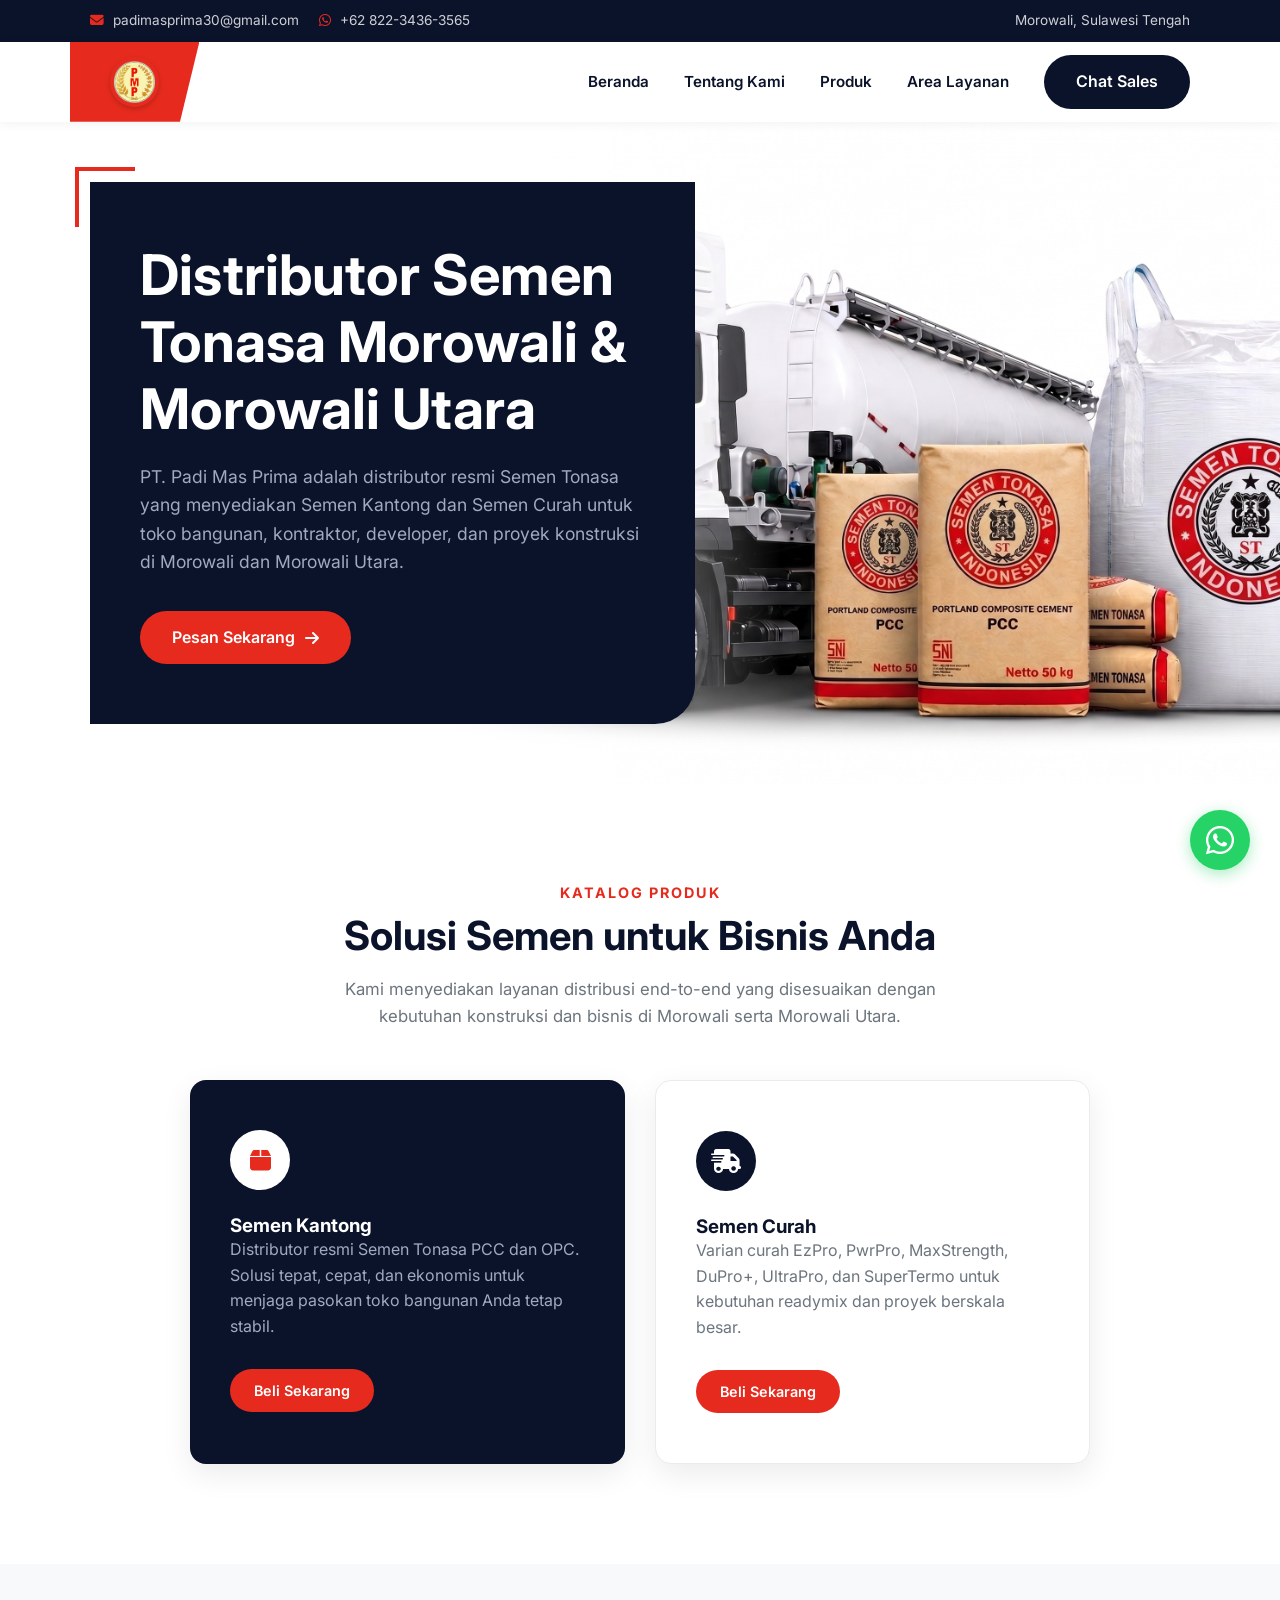
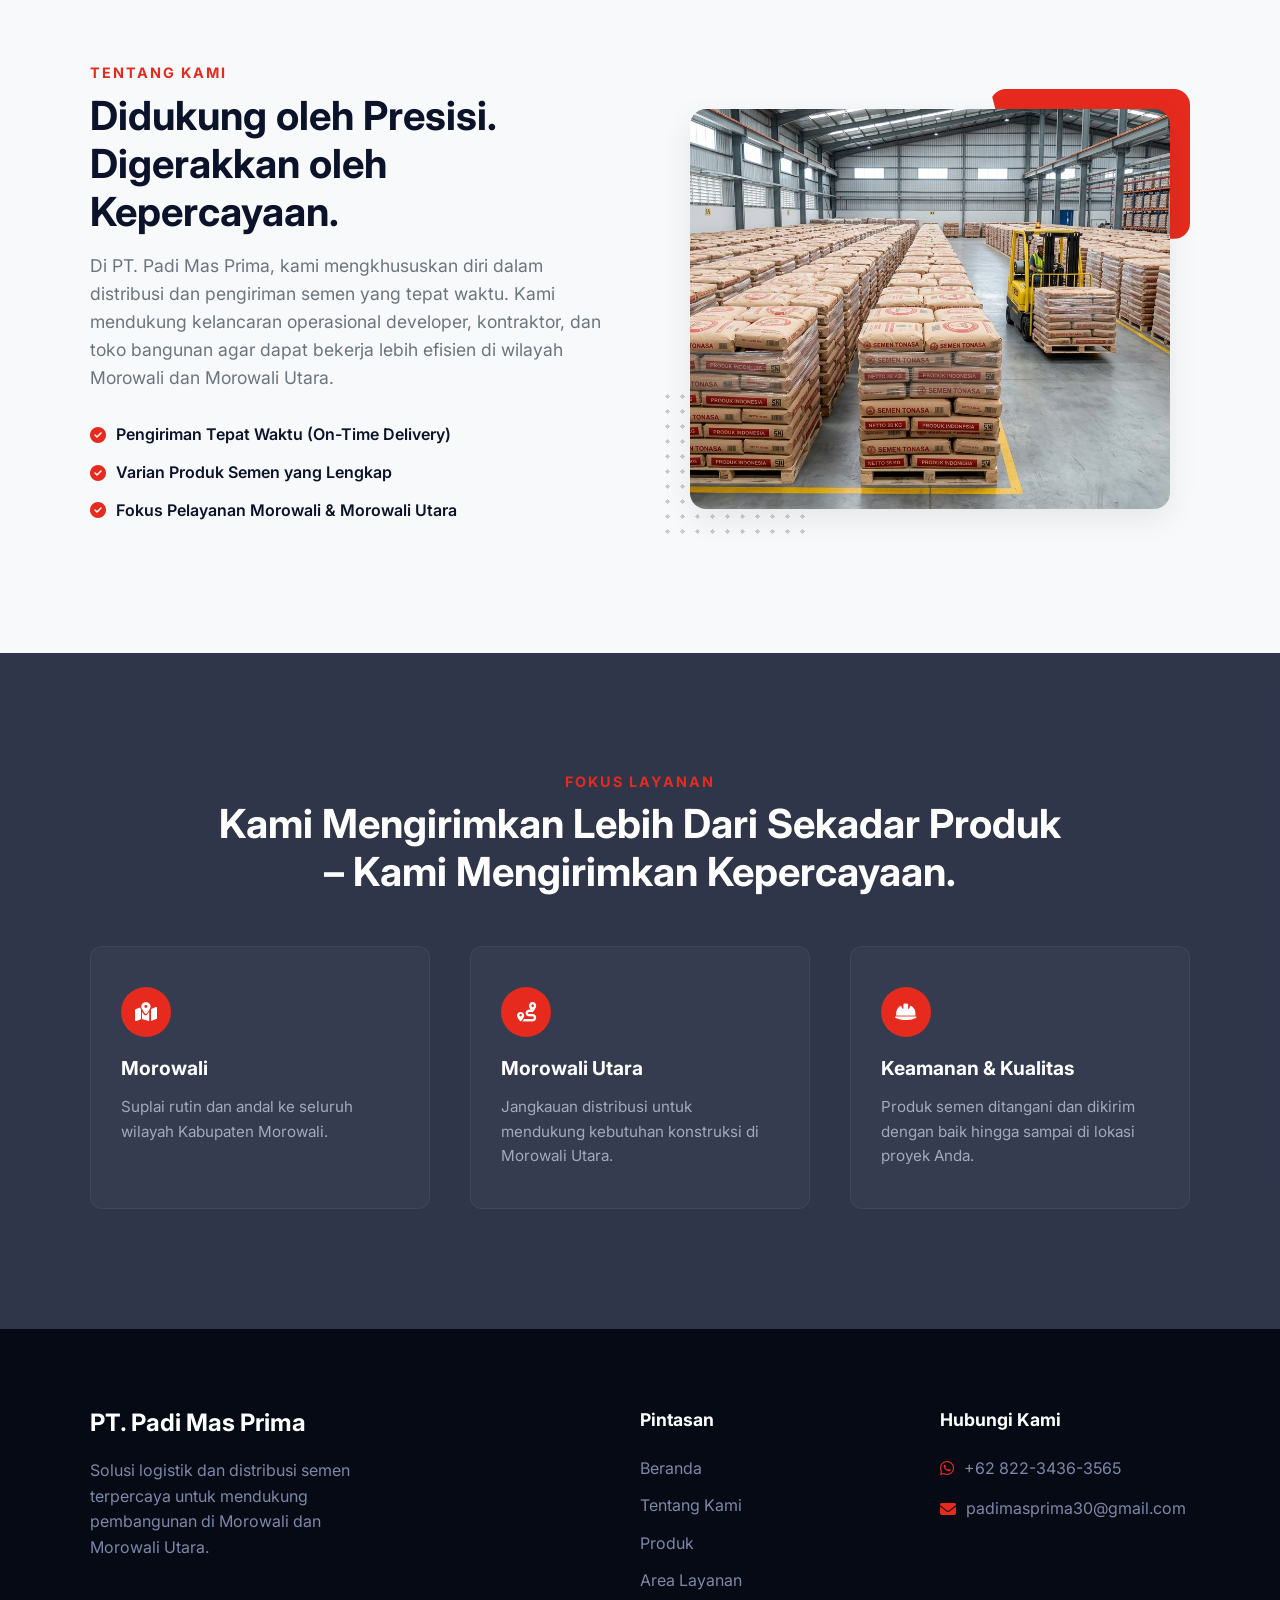
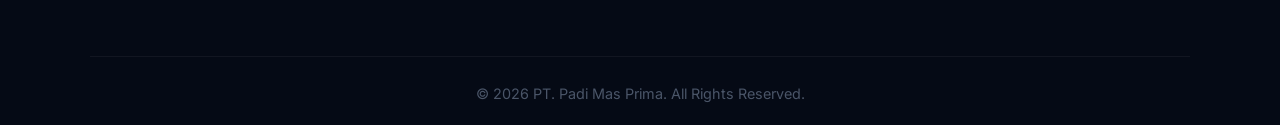
==== commit 0da90b9e: "Update email address in index.html" ====
--- a/index.html
+++ b/index.html
@@ -13,6 +13,8 @@
     <meta name="robots" content="index, follow">
 
     <link rel="canonical" href="https://padi-mas-prima.vercel.app/">
+
+    <link rel="icon" href="/favicon.png" type="image/png" />
 
     <!-- Structured Data: Organization -->
     <script type="application/ld+json">
@@ -69,7 +71,7 @@
             <div class="top-contact">
                 <span>
                     <i class="fa-solid fa-envelope"></i>
-                    data27087@gmail.com
+                    padimasprima30@gmail.com
                 </span>
 
                 <span>
@@ -484,7 +486,7 @@
 
                     <p>
                         <i class="fa-solid fa-envelope"></i>
-                        data27087@gmail.com
+                        padimasprima30@gmail.com
                     </p>
 
                 </div>
